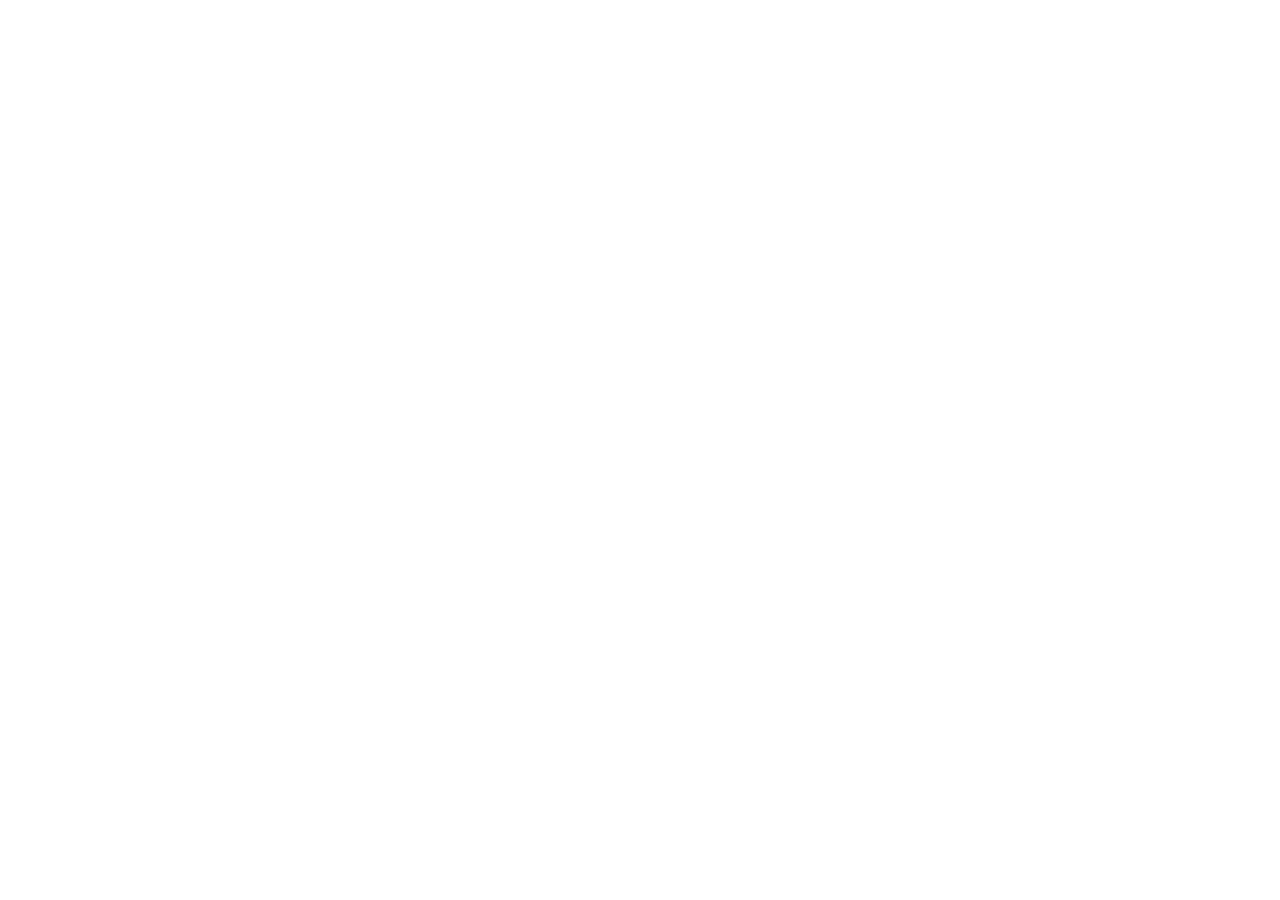
==== index.html @ 92341896 "index.htmlの作成" ====
<!DOCTYPE html>
<html lang="ja">
<head>
    <meta charset="UTF-8">
    <meta name="viewport" content="width=device-width, initial-scale=1.0">
    <title>Document</title>
</head>
<body>
    
</body>
</html>
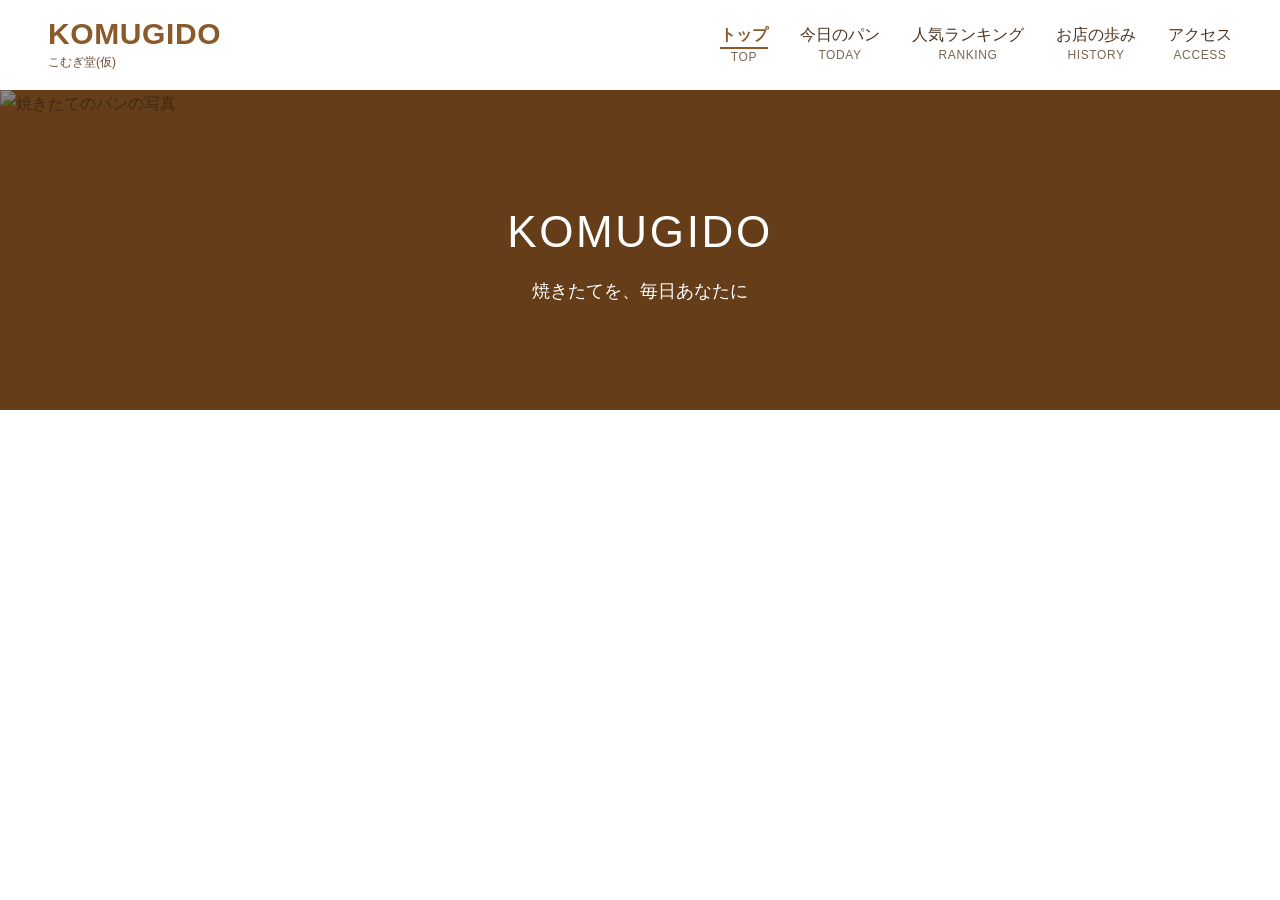
==== commit 240b610b: "トップページと共通cssの作成" ====
--- a/index.html
+++ b/index.html
@@ -4,8 +4,30 @@
     <meta charset="UTF-8">
     <meta name="viewport" content="width=device-width, initial-scale=1.0">
     <title>Document</title>
+    <link rel="stylesheet" href="style.css">
 </head>
 <body>
-    
+    <header class="site-header">
+  <a class="logo" href="index.html">
+    <span class="logo-name">KOMUGIDO</span>
+    <span class="logo-sub">こむぎ堂(仮)</span>
+  </a>
+  <nav class="site-nav">
+    <a class="current" href="index.html"><span>トップ</span><small>TOP</small></a>
+    <a href="today.html"><span>今日のパン</span><small>TODAY</small></a>
+    <a href="ranking.html"><span>人気ランキング</span><small>RANKING</small></a>
+    <a href="history.html"><span>お店の歩み</span><small>HISTORY</small></a>
+    <a href="access.html"><span>アクセス</span><small>ACCESS</small></a>
+  </nav>
+</header>
+
+  <!-- ② 大きな画像(h1 と p だけページごとに変える) -->
+  <section class="hero">
+    <img class="hero-image" src="https://www.nihon-kashi.ac.jp/wp/wp-content/uploads/2026/02/%E7%94%BB%E5%83%8F7.jpg" alt="焼きたてのパンの写真">
+    <div class="hero-title">
+      <h1>KOMUGIDO</h1>
+      <p>焼きたてを、毎日あなたに</p>
+    </div>
+  </section>
 </body>
 </html>
--- a/style.css
+++ b/style.css
@@ -0,0 +1,143 @@
+/* =====================================================
+   こむぎ堂(仮) 共通 style.css
+   ① ヘッダー と ② 大きな画像(全ページ共通)
+   共通の部分を変えるときは、先にチームへ声をかける
+   ===================================================== */
+
+
+/* ========== 全体 ========== */
+* {
+  box-sizing: border-box;
+}
+
+body {
+  margin: 0;
+  font-family: "Hiragino Sans", "Noto Sans JP", sans-serif;
+  font-size: 16px;
+  line-height: 1.8;
+  color: #4a3320;
+  background-color: #ffffff;
+}
+
+
+/* ========== ① ヘッダー ========== */
+.site-header {
+  display: flex;
+  justify-content: space-between;
+  align-items: center;
+  flex-wrap: wrap;
+  gap: 12px;
+  padding: 16px 48px;
+  background-color: #ffffff;
+}
+
+.logo {
+  display: block;
+  color: #8b5a2b;
+  text-decoration: none;
+}
+
+.logo-name {
+  display: block;
+  font-size: 30px;
+  font-weight: bold;
+  line-height: 1.2;
+  letter-spacing: 0.02em;
+}
+
+.logo-sub {
+  display: block;
+  font-size: 12px;
+  color: #6b4e33;
+}
+
+.site-nav {
+  display: flex;
+  flex-wrap: wrap;
+  gap: 8px 32px;
+}
+
+.site-nav a {
+  text-align: center;
+  text-decoration: none;
+  color: #4a3320;
+  line-height: 1.4;
+}
+
+.site-nav span {
+  display: inline-block;
+  font-size: 16px;
+}
+
+.site-nav small {
+  display: block;
+  font-size: 12px;
+  color: #7a6650;
+  letter-spacing: 0.05em;
+}
+
+.site-nav a.current span {
+  color: #8b5a2b;
+  font-weight: bold;
+  border-bottom: 2px solid #8b5a2b;
+}
+
+
+/* ========== ② 大きな画像 ========== */
+/* 写真は <img class="hero-image"> で入れる。
+   写真の上に暗い膜(::after)を重ねて、白い文字を読みやすくする */
+.hero {
+  position: relative;
+  height: 320px;
+  display: flex;
+  flex-direction: column;
+  overflow: hidden;
+  background-color: #9a5f26;
+}
+
+.hero-image {
+  position: absolute;
+  top: 0;
+  left: 0;
+  width: 100%;
+  height: 100%;
+  object-fit: cover;
+}
+
+.hero::after {
+  content: "";
+  position: absolute;
+  top: 0;
+  left: 0;
+  width: 100%;
+  height: 100%;
+  background-color: rgba(50, 28, 10, 0.5);
+  z-index: 1;
+}
+
+.hero-title {
+  position: relative;
+  z-index: 2;
+  flex: 1;
+  display: flex;
+  flex-direction: column;
+  align-items: center;
+  justify-content: center;
+  padding: 0 16px;
+  color: #ffffff;
+  text-align: center;
+}
+
+.hero-title h1 {
+  margin: 0;
+  font-size: 44px;
+  font-weight: normal;
+  letter-spacing: 0.06em;
+}
+
+.hero-title p {
+  margin: 4px 0 0;
+  font-size: 18px;
+}
+
+
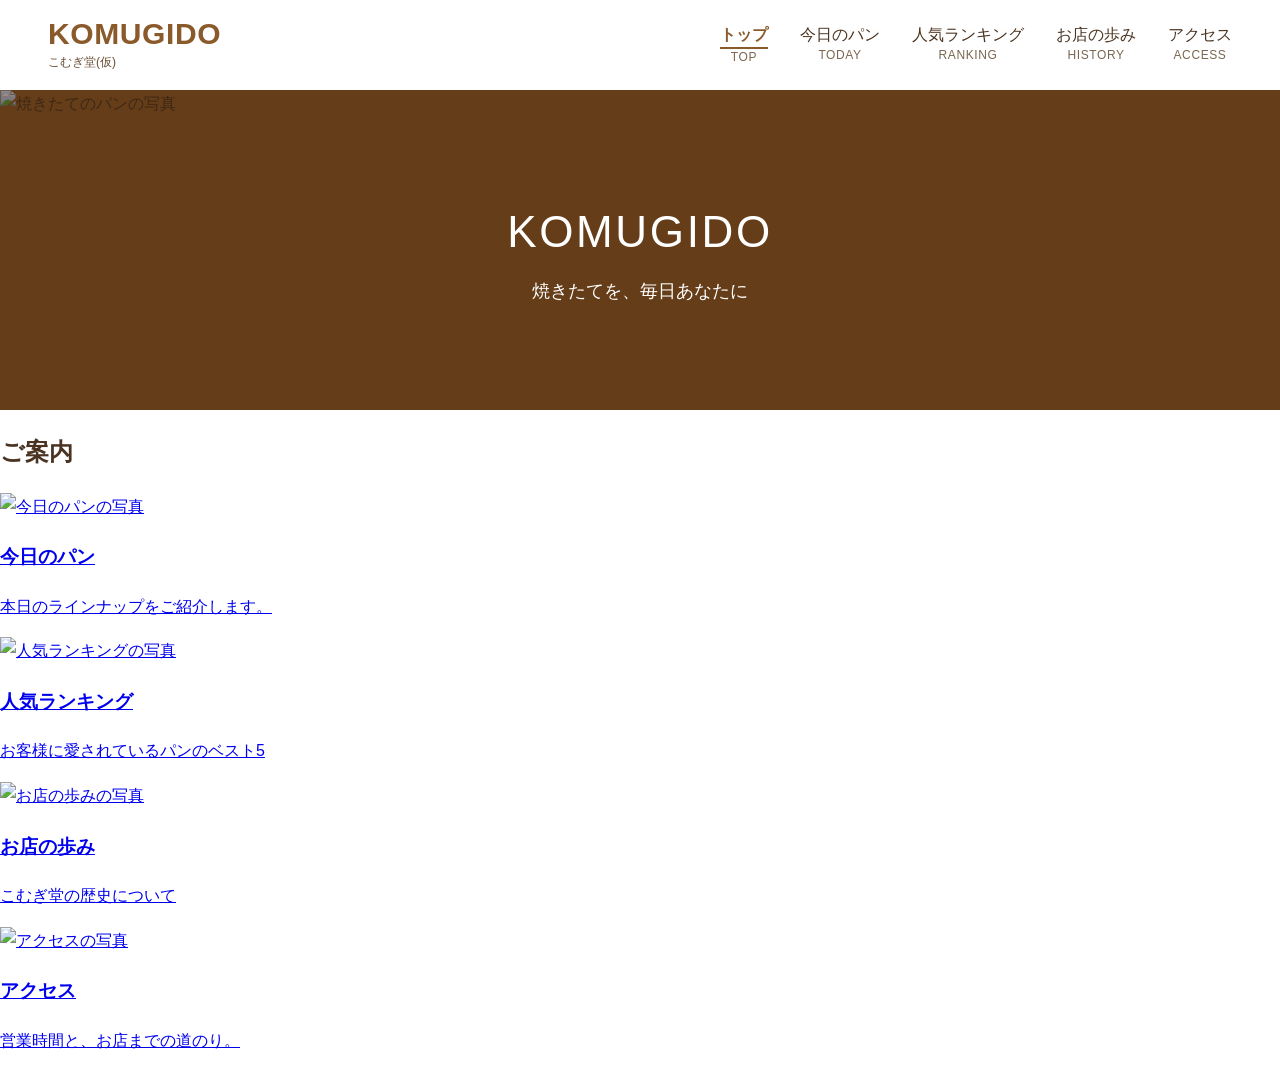
==== commit 1d571349: "README.mdの修正とindexの本文追加" ====
--- a/index.html
+++ b/index.html
@@ -29,5 +29,32 @@
       <p>焼きたてを、毎日あなたに</p>
     </div>
   </section>
+  <!-- ④ 本文 -->
+  <main>
+    <h2>ご案内</h2>
+    <div class="card-list">
+      <a class="card" href="today.html">
+        <img class="card-image" src="images/top-today.jpg" alt="今日のパンの写真">
+        <h3>今日のパン</h3>
+        <p>本日のラインナップをご紹介します。</p>
+      </a>
+      <a class="card" href="ranking.html">
+        <img class="card-image" src="images/top-ranking.jpg" alt="人気ランキングの写真">
+        <h3>人気ランキング</h3>
+        <p>お客様に愛されているパンのベスト5</p>
+      </a>
+      <a class="card" href="history.html">
+        <img class="card-image" src="images/top-history.jpg" alt="お店の歩みの写真">
+        <h3>お店の歩み</h3>
+        <p>こむぎ堂の歴史について</p>
+      </a>
+      <a class="card" href="access.html">
+        <img class="card-image" src="images/top-access.jpg" alt="アクセスの写真">
+        <h3>アクセス</h3>
+        <p>営業時間と、お店までの道のり。</p>
+      </a>
+    </div>
+  </main>
+
 </body>
 </html>
--- a/style.css
+++ b/style.css
@@ -140,4 +140,51 @@
   font-size: 18px;
 }
 
+/*access.html専用css*/
+/*アクセスメインコンテンツ*/
+.access-container {
+  max-width: 900px;
+  margin: 48px auto;
+  padding: 0 24px;
+}
 
+/*地図画像*/
+.map-wrapper {
+  width: 100%;
+  height: 320px;
+  border-radius: 8px;
+  overflow: hidden;
+  margin-bottom: 40px;
+}
+
+map-img {
+  width: 100%;
+  height: auto;
+  display: block;
+}
+
+.access-table {
+  width: 100%;
+  border-collapse: collapse;
+  border: 1px solid #e8dec9;
+}
+
+.access-table th,
+.access-table td {
+  padding: 16px 24px;
+  text-align: left;
+  font-size: 16px;
+  border-bottom: 1px solid #e8dec9;
+}
+
+.access-table th {
+  width: 25%;
+  background-color: #faf4eb;
+  color: #4a3320;
+  font-weight: bold;
+}
+
+.access-table td {
+  width: 75%;
+  color: #5c4533;
+}
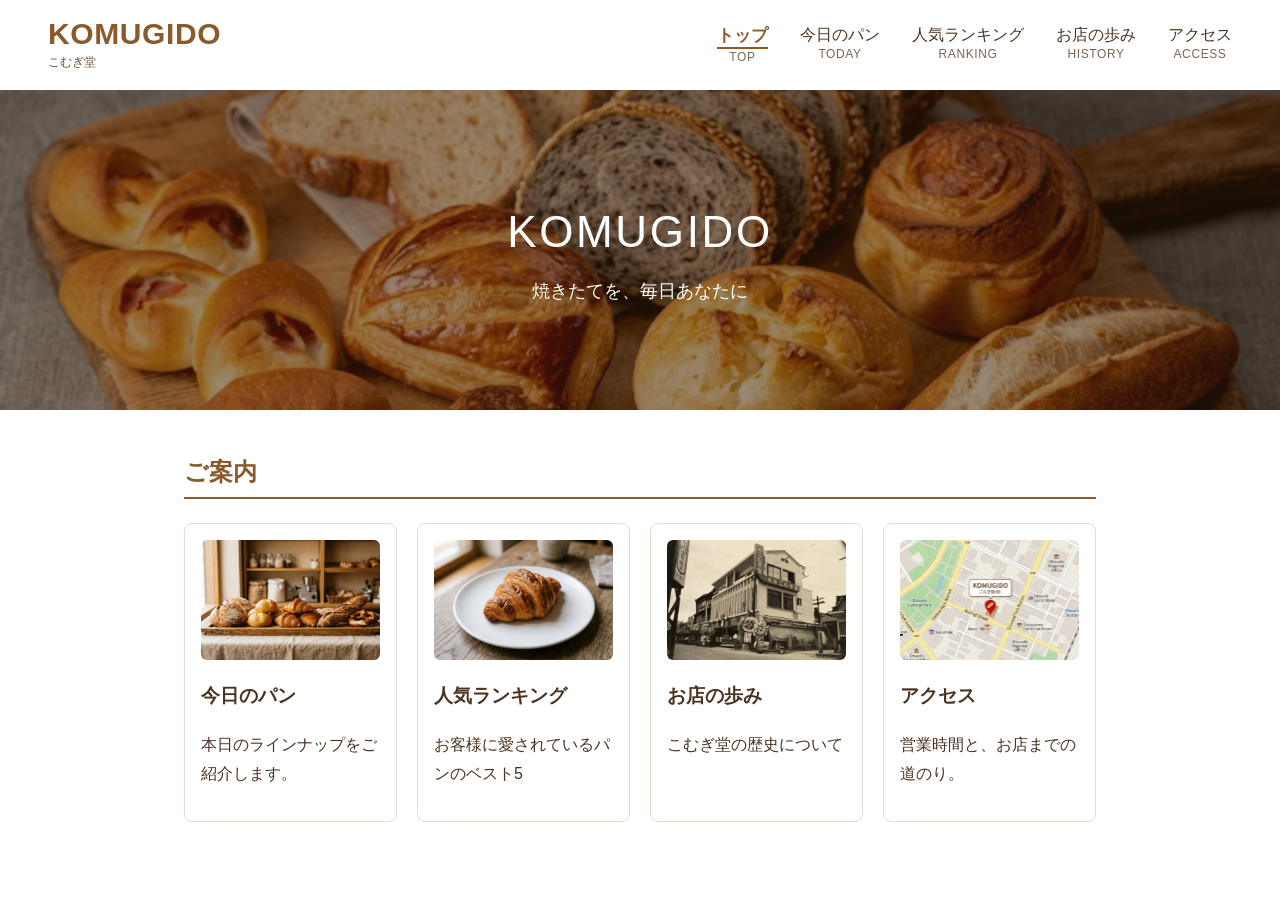
==== commit 8095d681: "index.html画像とcss追加" ====
--- a/index.html
+++ b/index.html
@@ -3,14 +3,14 @@
 <head>
     <meta charset="UTF-8">
     <meta name="viewport" content="width=device-width, initial-scale=1.0">
-    <title>Document</title>
+    <title>トップページ</title>
     <link rel="stylesheet" href="style.css">
 </head>
 <body>
     <header class="site-header">
   <a class="logo" href="index.html">
     <span class="logo-name">KOMUGIDO</span>
-    <span class="logo-sub">こむぎ堂(仮)</span>
+    <span class="logo-sub">こむぎ堂</span>
   </a>
   <nav class="site-nav">
     <a class="current" href="index.html"><span>トップ</span><small>TOP</small></a>
@@ -23,7 +23,7 @@
 
   <!-- ② 大きな画像(h1 と p だけページごとに変える) -->
   <section class="hero">
-    <img class="hero-image" src="https://www.nihon-kashi.ac.jp/wp/wp-content/uploads/2026/02/%E7%94%BB%E5%83%8F7.jpg" alt="焼きたてのパンの写真">
+    <img class="hero-image" src="img/image1.png" alt="焼きたてのパンの写真">
     <div class="hero-title">
       <h1>KOMUGIDO</h1>
       <p>焼きたてを、毎日あなたに</p>
@@ -34,22 +34,22 @@
     <h2>ご案内</h2>
     <div class="card-list">
       <a class="card" href="today.html">
-        <img class="card-image" src="images/top-today.jpg" alt="今日のパンの写真">
+        <img class="card-image" src="img/top-today.jpeg" alt="今日のパンの写真">
         <h3>今日のパン</h3>
         <p>本日のラインナップをご紹介します。</p>
       </a>
       <a class="card" href="ranking.html">
-        <img class="card-image" src="images/top-ranking.jpg" alt="人気ランキングの写真">
+        <img class="card-image" src="img/top-ranking.jpeg" alt="人気ランキングの写真">
         <h3>人気ランキング</h3>
         <p>お客様に愛されているパンのベスト5</p>
       </a>
       <a class="card" href="history.html">
-        <img class="card-image" src="images/top-history.jpg" alt="お店の歩みの写真">
+        <img class="card-image" src="img/top-history.jpeg" alt="お店の歩みの写真">
         <h3>お店の歩み</h3>
         <p>こむぎ堂の歴史について</p>
       </a>
       <a class="card" href="access.html">
-        <img class="card-image" src="images/top-access.jpg" alt="アクセスの写真">
+        <img class="card-image" src="img/map.jpeg" alt="アクセスの写真">
         <h3>アクセス</h3>
         <p>営業時間と、お店までの道のり。</p>
       </a>
--- a/style.css
+++ b/style.css
@@ -79,6 +79,7 @@
 .site-nav a.current span {
   color: #8b5a2b;
   font-weight: bold;
+  font-size: 17px;
   border-bottom: 2px solid #8b5a2b;
 }
 
@@ -187,4 +188,60 @@
 .access-table td {
   width: 75%;
   color: #5c4533;
-}+}
+
+
+
+
+
+
+
+
+
+
+
+
+
+
+
+/*index.htmlのcss*/
+
+main {
+  max-width: 960px;
+  margin: 0 auto;
+  padding: 40px 24px;
+}
+
+main h2 {
+  margin: 0 0 24px;
+  padding-bottom: 4px;
+  color: #8b5a2b;
+  border-bottom: 2px solid #8b5a2b;
+}
+
+.card-list {
+  display: grid;
+  grid-template-columns: repeat(auto-fit, minmax(200px, 1fr));
+  gap: 20px;
+}
+
+.card {
+  display: block;
+  padding: 16px;
+  background-color: #ffffff;
+  border: 1px solid #e6dccd;
+  border-radius: 8px;
+  color: inherit;
+  text-decoration: none;
+}
+
+.card-image {
+  display: block;
+  width: 100%;
+  height: 120px;
+  margin-bottom: 12px;
+  object-fit: cover;
+  background-color: #f3e6d0;
+  border-radius: 6px;
+}
+
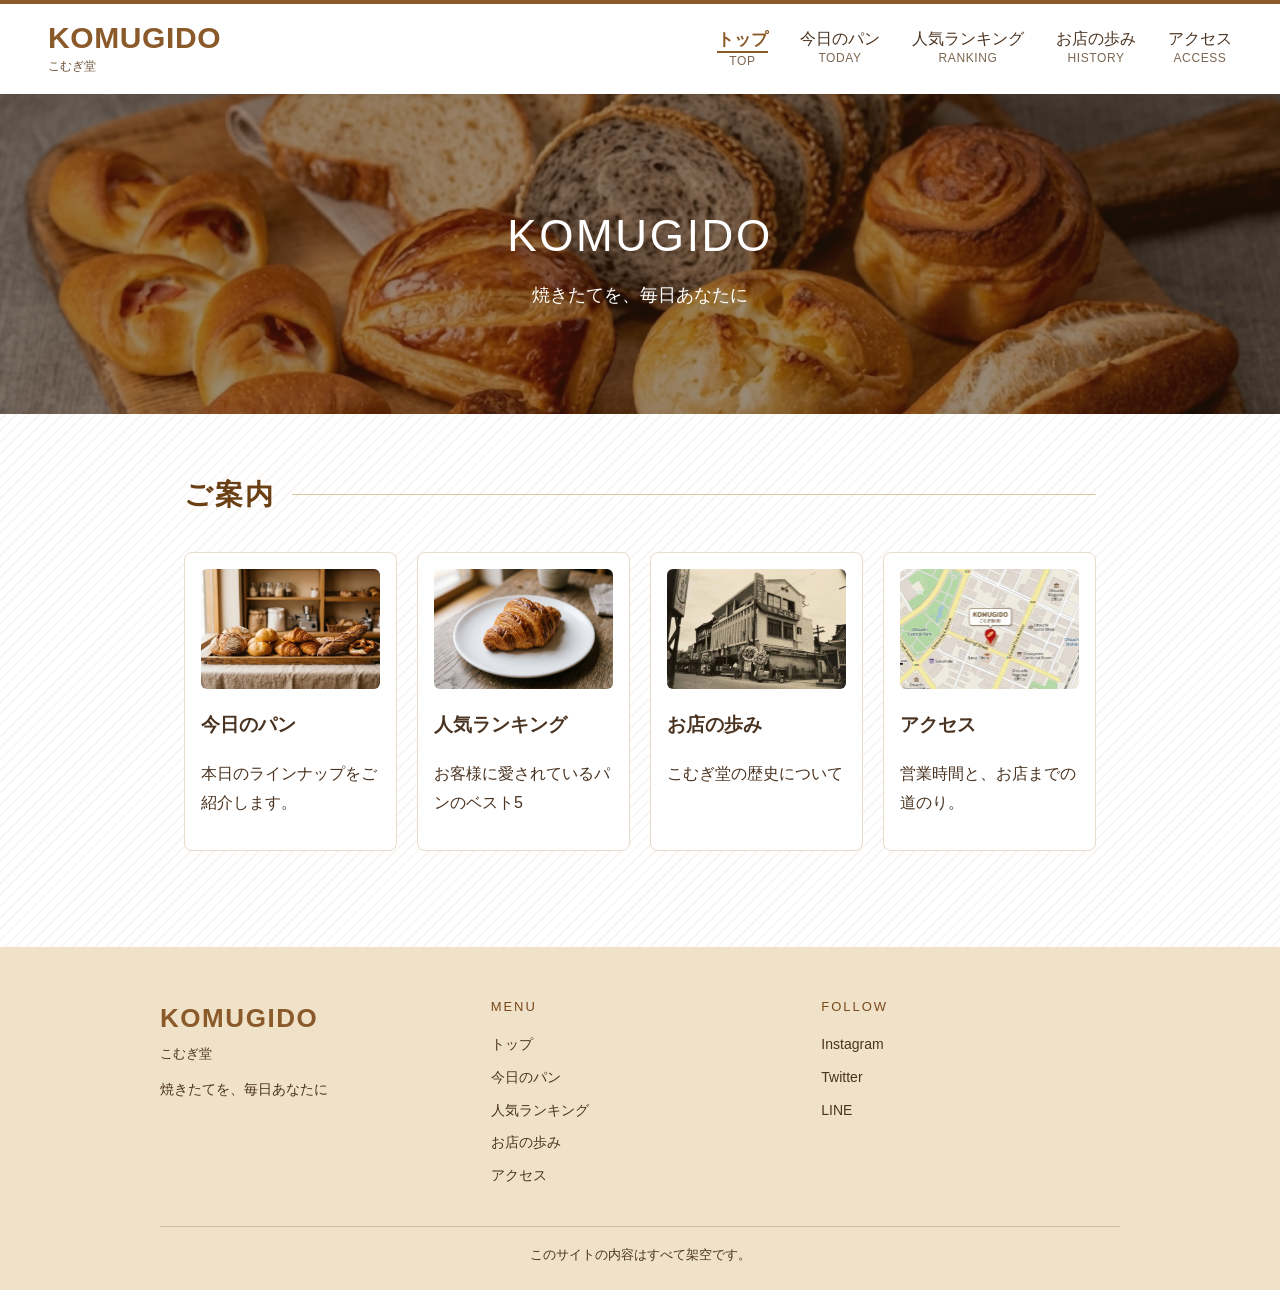
==== commit dfe833d4: "footerとbodyの修正" ====
--- a/index.html
+++ b/index.html
@@ -56,5 +56,34 @@
     </div>
   </main>
 
+  <footer class="site-footer">
+    <div class="footer-inner">
+      <div class="footer-brand">
+        <p class="footer-logo">KOMUGIDO</p>
+        <p class="footer-sub">こむぎ堂</p>
+        <p class="footer-text">焼きたてを、毎日あなたに</p>
+      </div>
+      <nav class="footer-nav">
+        <h3>MENU</h3>
+        <ul>
+          <li><a href="index.html">トップ</a></li>
+          <li><a href="today.html">今日のパン</a></li>
+          <li><a href="ranking.html">人気ランキング</a></li>
+          <li><a href="history.html">お店の歩み</a></li>
+          <li><a href="access.html">アクセス</a></li>
+        </ul>
+      </nav>
+      <nav class="footer-nav">
+        <h3>FOLLOW</h3>
+        <ul>
+        <li><a href="#">Instagram</a></li>
+        <li><a href="#">Twitter</a></li>
+        <li><a href="#">LINE</a></li>
+        </ul>
+      </nav>
+    </div>
+    <p class="footer-note">このサイトの内容はすべて架空です。</p>
+  </footer>
+
 </body>
 </html>
--- a/style.css
+++ b/style.css
@@ -17,11 +17,22 @@
   line-height: 1.8;
   color: #4a3320;
   background-color: #ffffff;
+    background-image: repeating-linear-gradient(
+    135deg,
+    rgba(139, 90, 43, 0.06) 0,
+    rgba(139, 90, 43, 0.06) 2px,
+    transparent 2px,
+    transparent 8px
+  );
+
+  
 }
 
 
 /* ========== ① ヘッダー ========== */
 .site-header {
+  position: relative;
+  z-index: 10;
   display: flex;
   justify-content: space-between;
   align-items: center;
@@ -29,6 +40,8 @@
   gap: 12px;
   padding: 16px 48px;
   background-color: #ffffff;
+  border-top: 4px solid #8b5a2b;
+  box-shadow: 0 2px 8px rgba(74, 51, 32, 0.1);
 }
 
 .logo {
@@ -158,12 +171,15 @@
   margin-bottom: 40px;
 }
 
-map-img {
-  width: 100%;
-  height: auto;
-  display: block;
-}
-
+.map-img {
+  width: 100%;
+  height: 100%;
+  object-fit: cover;
+  object-position: 51% 45%;
+  display: block;
+}
+
+/*店舗情報*/
 .access-table {
   width: 100%;
   border-collapse: collapse;
@@ -191,6 +207,79 @@
 }
 
 
+/* ========== ⑤ フッター ========== */
+.site-footer {
+  margin-top: 40px;
+  padding: 48px 24px 24px;
+  background-color: #f0e2c8;
+  color: #4a3320;
+}
+
+.footer-inner {
+  max-width: 960px;
+  margin: 0 auto;
+  display: grid;
+  grid-template-columns: repeat(auto-fit, minmax(200px, 1fr));
+  gap: 32px;
+}
+
+.footer-logo {
+  margin: 0;
+  font-size: 26px;
+  font-weight: bold;
+  letter-spacing: 0.06em;
+  color: #8b5a2b;
+}
+
+.footer-sub {
+  margin: 0 0 12px;
+  font-size: 13px;
+}
+
+.footer-text {
+  margin: 0;
+  font-size: 14px;
+}
+
+.site-footer h3 {
+  margin: 0 0 12px;
+  font-size: 13px;
+  font-weight: normal;
+  letter-spacing: 0.15em;
+  color: #7a4a1c;
+}
+
+.footer-nav ul {
+  margin: 0;
+  padding: 0;
+  list-style: none;
+}
+
+.footer-nav li {
+  margin-bottom: 4px;
+}
+
+.footer-nav a {
+  color: #4a3320;
+  text-decoration: none;
+  font-size: 14px;
+}
+
+.footer-nav a:hover {
+  color: #8b5a2b;
+  text-decoration: underline;
+}
+
+.footer-note {
+  max-width: 960px;
+  margin: 32px auto 0;
+  padding-top: 16px;
+  border-top: 1px solid rgba(74, 51, 32, 0.2);
+  text-align: center;
+  font-size: 13px;
+}
+
+
 
 
 
@@ -209,14 +298,25 @@
 main {
   max-width: 960px;
   margin: 0 auto;
-  padding: 40px 24px;
+  padding: 56px 24px;
 }
 
 main h2 {
-  margin: 0 0 24px;
-  padding-bottom: 4px;
-  color: #8b5a2b;
-  border-bottom: 2px solid #8b5a2b;
+  display: flex;
+  align-items: center;
+  gap: 16px;
+  margin: 0 0 32px;
+  color: #6b3f14;
+  font-size: 28px;
+  letter-spacing: 0.08em;
+
+}
+
+main h2::after {
+  content: "";
+  flex: 1;
+  height: 1px;
+  background-color: #d9c4a3;
 }
 
 .card-list {
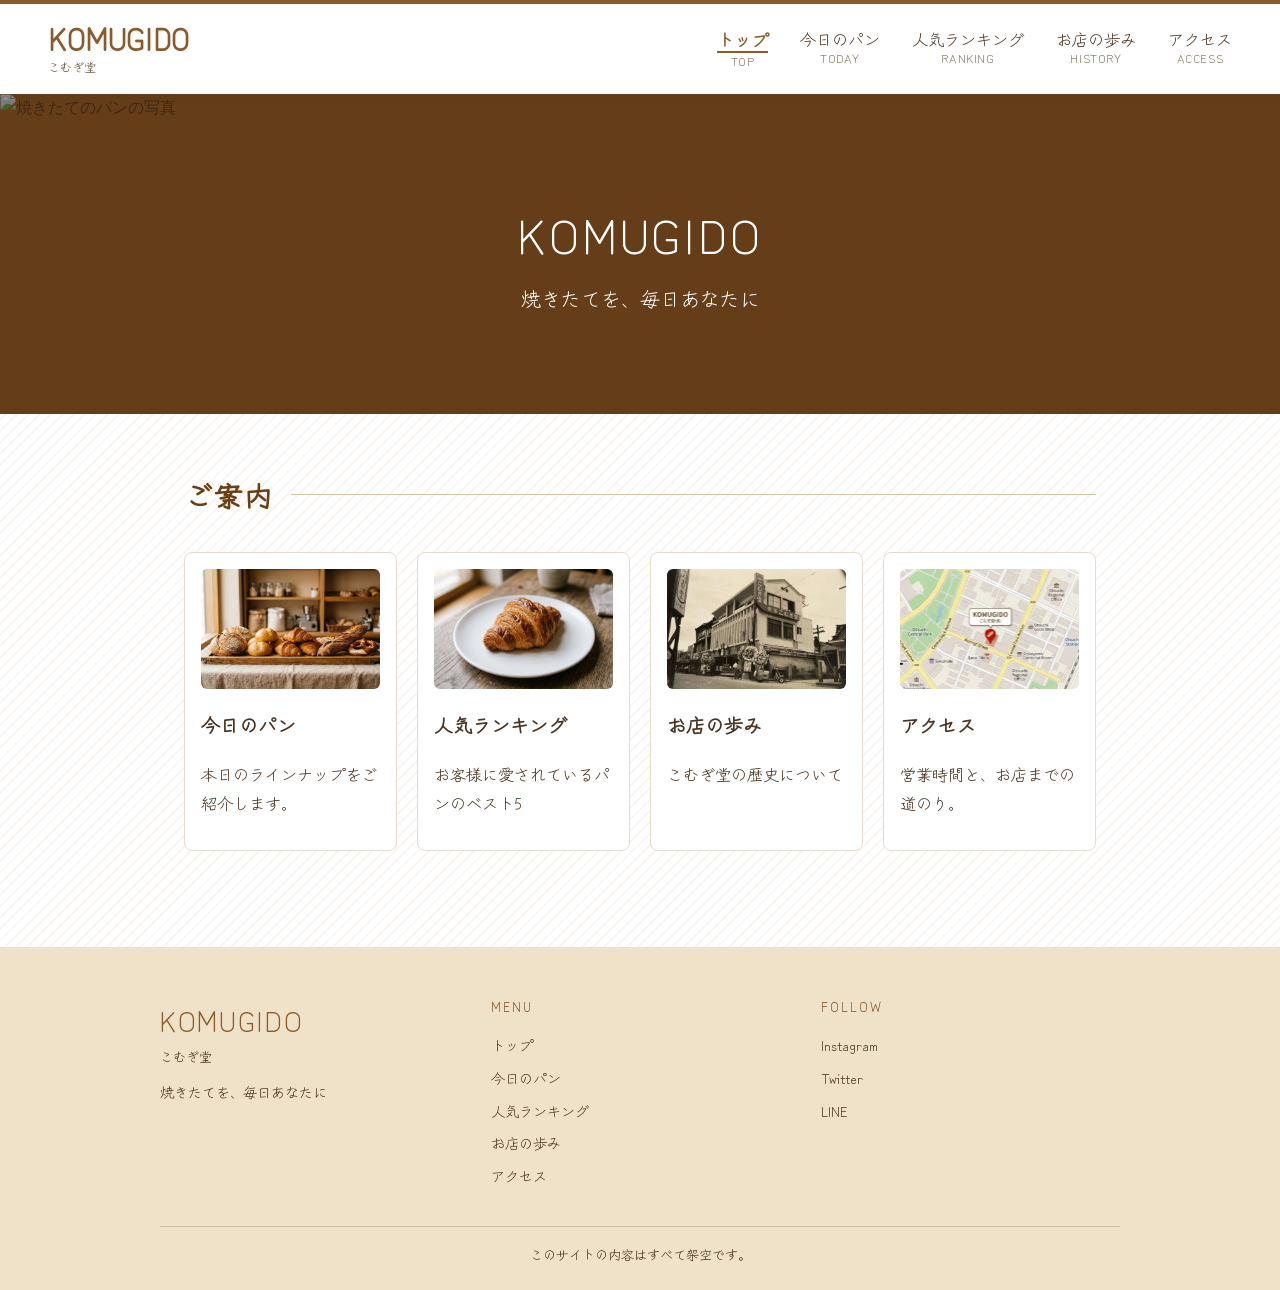
==== commit 725505b6: "画像修正" ====
--- a/index.html
+++ b/index.html
@@ -23,7 +23,7 @@
 
   <!-- ② 大きな画像(h1 と p だけページごとに変える) -->
   <section class="hero">
-    <img class="hero-image" src="img/image1.png" alt="焼きたてのパンの写真">
+    <img class="hero-image" src="https://www.nihon-kashi.ac.jp/wp/wp-content/uploads/2026/02/%E7%94%BB%E5%83%8F7.jpg" alt="焼きたてのパンの写真">
     <div class="hero-title">
       <h1>KOMUGIDO</h1>
       <p>焼きたてを、毎日あなたに</p>
--- a/style.css
+++ b/style.css
@@ -3,7 +3,7 @@
    ① ヘッダー と ② 大きな画像(全ページ共通)
    共通の部分を変えるときは、先にチームへ声をかける
    ===================================================== */
-
+@import url("https://fonts.googleapis.com/css2?family=Zen+Kurenaido&display=swap");
 
 /* ========== 全体 ========== */
 * {
@@ -12,7 +12,7 @@
 
 body {
   margin: 0;
-  font-family: "Hiragino Sans", "Noto Sans JP", sans-serif;
+  font-family: "Zen Maru Gothic", "Hiragino Sans", "Noto Sans JP", sans-serif;
   font-size: 16px;
   line-height: 1.8;
   color: #4a3320;
@@ -24,15 +24,14 @@
     transparent 2px,
     transparent 8px
   );
-
-  
 }
 
 
 /* ========== ① ヘッダー ========== */
 .site-header {
-  position: relative;
-  z-index: 10;
+  position: sticky;
+  top: 0;
+  z-index: 100;
   display: flex;
   justify-content: space-between;
   align-items: center;
@@ -42,6 +41,7 @@
   background-color: #ffffff;
   border-top: 4px solid #8b5a2b;
   box-shadow: 0 2px 8px rgba(74, 51, 32, 0.1);
+  font-family: "Zen Kurenaido", "Hiragino Sans", "Noto Sans JP", sans-serif;
 }
 
 .logo {
@@ -144,14 +144,16 @@
 
 .hero-title h1 {
   margin: 0;
-  font-size: 44px;
+  font-family: "Zen Kurenaido", "Hiragino Sans", "Noto Sans JP", sans-serif;
+  font-size: 48px;
   font-weight: normal;
   letter-spacing: 0.06em;
 }
 
 .hero-title p {
   margin: 4px 0 0;
-  font-size: 18px;
+  font-family: "Zen Kurenaido", "Hiragino Sans", "Noto Sans JP", sans-serif;
+  font-size: 20px;
 }
 
 /*access.html専用css*/
@@ -213,6 +215,7 @@
   padding: 48px 24px 24px;
   background-color: #f0e2c8;
   color: #4a3320;
+  font-family: "Zen Kurenaido", "Hiragino Sans", "Noto Sans JP", sans-serif;
 }
 
 .footer-inner {
@@ -225,8 +228,8 @@
 
 .footer-logo {
   margin: 0;
-  font-size: 26px;
-  font-weight: bold;
+  font-size: 28px;
+  font-weight: normal;
   letter-spacing: 0.06em;
   color: #8b5a2b;
 }
@@ -299,6 +302,7 @@
   max-width: 960px;
   margin: 0 auto;
   padding: 56px 24px;
+  font-family: "Zen Kurenaido", "Hiragino Sans", "Noto Sans JP", sans-serif;
 }
 
 main h2 {
@@ -309,7 +313,7 @@
   color: #6b3f14;
   font-size: 28px;
   letter-spacing: 0.08em;
-
+  
 }
 
 main h2::after {
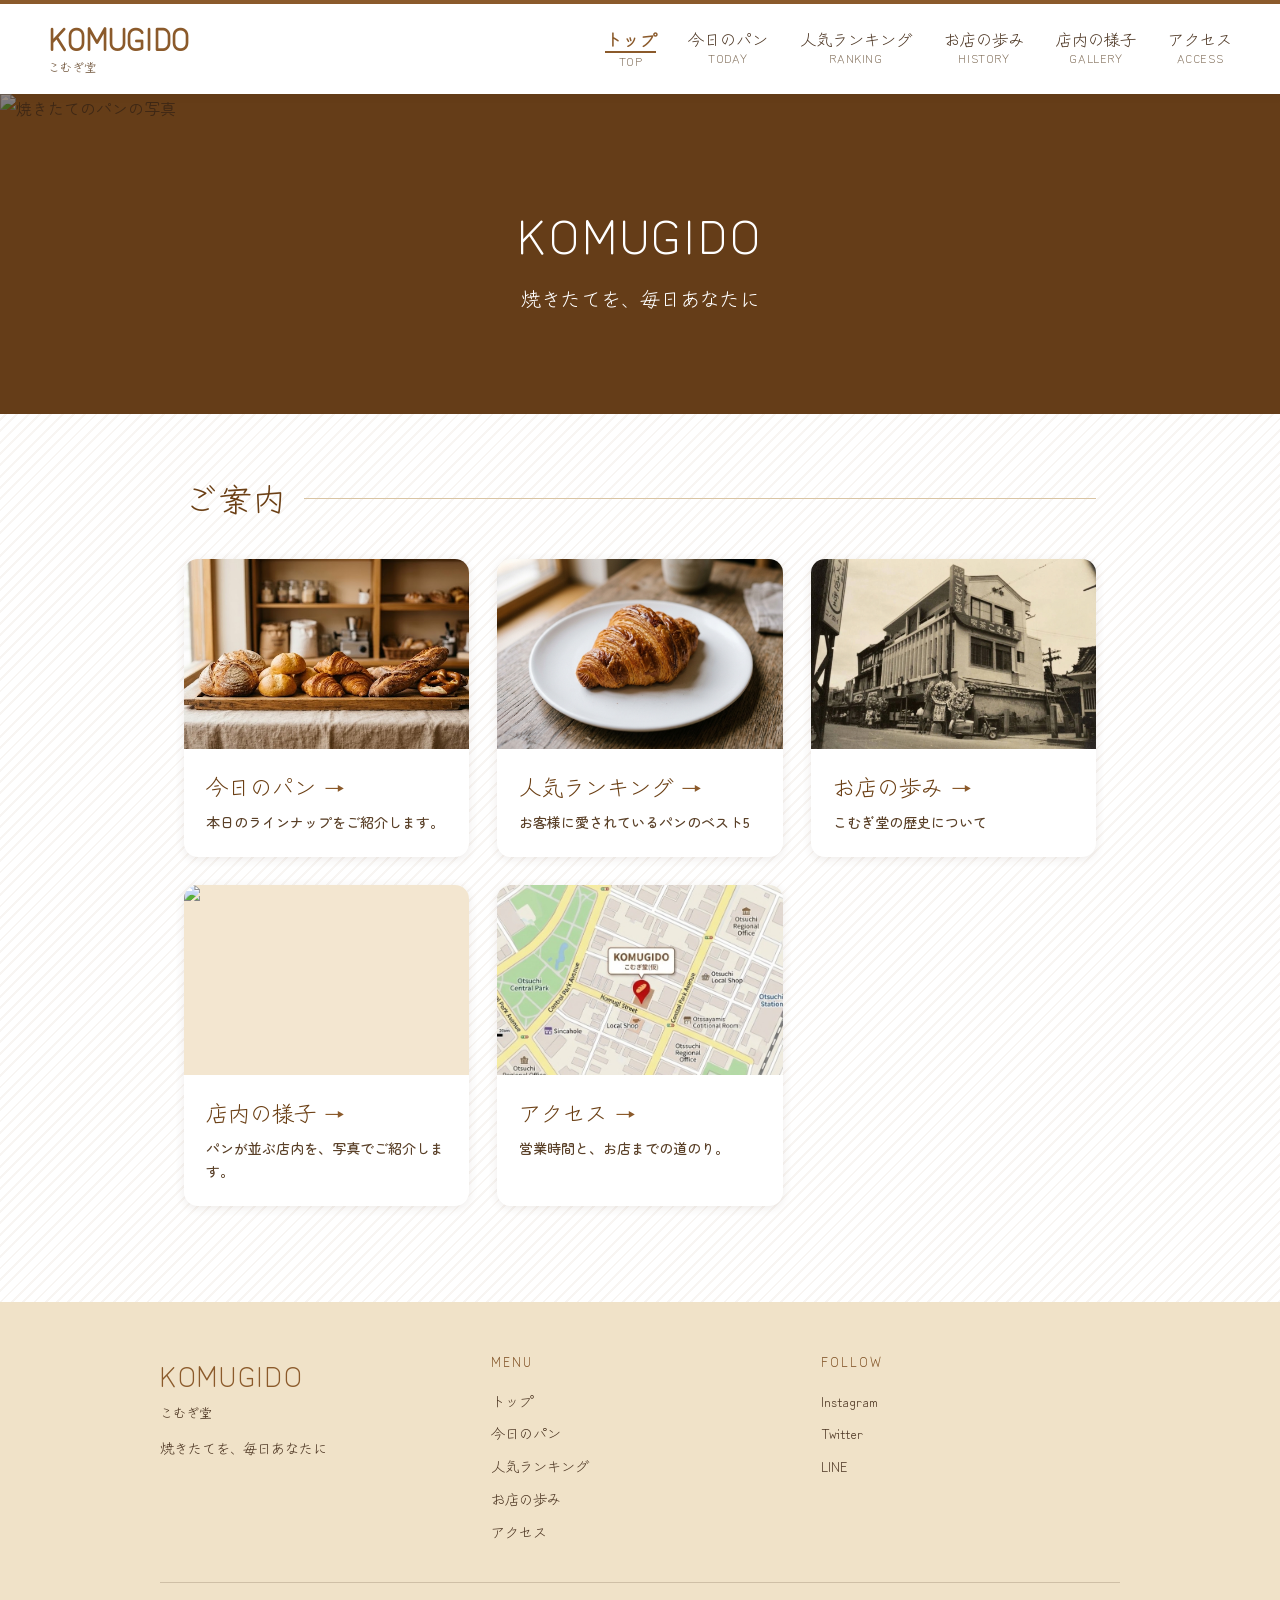
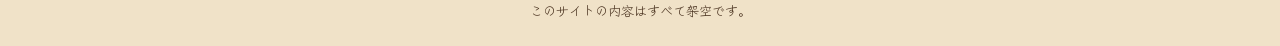
==== commit 28a2e414: "全ページ細かい修正" ====
--- a/index.html
+++ b/index.html
@@ -1,34 +1,39 @@
 <!DOCTYPE html>
 <html lang="ja">
+
 <head>
-    <meta charset="UTF-8">
-    <meta name="viewport" content="width=device-width, initial-scale=1.0">
-    <title>トップページ</title>
-    <link rel="stylesheet" href="style.css">
+  <meta charset="UTF-8">
+  <meta name="viewport" content="width=device-width, initial-scale=1.0">
+  <title>トップページ</title>
+  <link rel="stylesheet" href="style.css">
 </head>
+
 <body>
-    <header class="site-header">
-  <a class="logo" href="index.html">
-    <span class="logo-name">KOMUGIDO</span>
-    <span class="logo-sub">こむぎ堂</span>
-  </a>
-  <nav class="site-nav">
-    <a class="current" href="index.html"><span>トップ</span><small>TOP</small></a>
-    <a href="today.html"><span>今日のパン</span><small>TODAY</small></a>
-    <a href="ranking.html"><span>人気ランキング</span><small>RANKING</small></a>
-    <a href="history.html"><span>お店の歩み</span><small>HISTORY</small></a>
-    <a href="access.html"><span>アクセス</span><small>ACCESS</small></a>
-  </nav>
-</header>
+  <header class="site-header">
+    <a class="logo" href="index.html">
+      <span class="logo-name">KOMUGIDO</span>
+      <span class="logo-sub">こむぎ堂</span>
+    </a>
+    <nav class="site-nav">
+      <a class="current" href="index.html"><span>トップ</span><small>TOP</small></a>
+      <a href="today.html"><span>今日のパン</span><small>TODAY</small></a>
+      <a href="ranking.html"><span>人気ランキング</span><small>RANKING</small></a>
+      <a href="history.html"><span>お店の歩み</span><small>HISTORY</small></a>
+      <a href="gallery.html"><span>店内の様子</span><small>GALLERY</small></a>
+      <a href="access.html"><span>アクセス</span><small>ACCESS</small></a>
+    </nav>
+  </header>
 
   <!-- ② 大きな画像(h1 と p だけページごとに変える) -->
   <section class="hero">
-    <img class="hero-image" src="https://www.nihon-kashi.ac.jp/wp/wp-content/uploads/2026/02/%E7%94%BB%E5%83%8F7.jpg" alt="焼きたてのパンの写真">
+    <img class="hero-image" src="https://www.nihon-kashi.ac.jp/wp/wp-content/uploads/2026/02/%E7%94%BB%E5%83%8F7.jpg"
+      alt="焼きたてのパンの写真">
     <div class="hero-title">
       <h1>KOMUGIDO</h1>
       <p>焼きたてを、毎日あなたに</p>
     </div>
   </section>
+  <!-- ④ 本文 -->
   <!-- ④ 本文 -->
   <main>
     <h2>ご案内</h2>
@@ -47,6 +52,11 @@
         <img class="card-image" src="img/top-history.jpeg" alt="お店の歩みの写真">
         <h3>お店の歩み</h3>
         <p>こむぎ堂の歴史について</p>
+      </a>
+      <a class="card" href="gallery.html">
+        <img class="card-image" src="img/gallery-counter.jpg" alt="店内の様子の写真">
+        <h3>店内の様子</h3>
+        <p>パンが並ぶ店内を、写真でご紹介します。</p>
       </a>
       <a class="card" href="access.html">
         <img class="card-image" src="img/map.jpeg" alt="アクセスの写真">
@@ -76,9 +86,9 @@
       <nav class="footer-nav">
         <h3>FOLLOW</h3>
         <ul>
-        <li><a href="#">Instagram</a></li>
-        <li><a href="#">Twitter</a></li>
-        <li><a href="#">LINE</a></li>
+          <li><a href="#">Instagram</a></li>
+          <li><a href="#">Twitter</a></li>
+          <li><a href="#">LINE</a></li>
         </ul>
       </nav>
     </div>
@@ -86,4 +96,5 @@
   </footer>
 
 </body>
+
 </html>
--- a/style.css
+++ b/style.css
@@ -1,9 +1,9 @@
 /* =====================================================
    こむぎ堂(仮) 共通 style.css
-   ① ヘッダー と ② 大きな画像(全ページ共通)
    共通の部分を変えるときは、先にチームへ声をかける
    ===================================================== */
-@import url("https://fonts.googleapis.com/css2?family=Zen+Kurenaido&display=swap");
+@import url("https://fonts.googleapis.com/css2?family=Zen+Kurenaido&family=Zen+Maru+Gothic:wght@400;500;700&display=swap");
+
 
 /* ========== 全体 ========== */
 * {
@@ -17,7 +17,7 @@
   line-height: 1.8;
   color: #4a3320;
   background-color: #ffffff;
-    background-image: repeating-linear-gradient(
+  background-image: repeating-linear-gradient(
     135deg,
     rgba(139, 90, 43, 0.06) 0,
     rgba(139, 90, 43, 0.06) 2px,
@@ -156,15 +156,110 @@
   font-size: 20px;
 }
 
-/*access.html専用css*/
-/*アクセスメインコンテンツ*/
+
+/* ========== ④ 本文(index.html のカードなど) ========== */
+main {
+  max-width: 960px;
+  margin: 0 auto;
+  padding: 56px 24px;
+  font-family: "Zen Maru Gothic", "Hiragino Sans", "Noto Sans JP", sans-serif;
+}
+
+main h2 {
+  display: flex;
+  align-items: center;
+  gap: 16px;
+  margin: 0 0 32px;
+  color: #6b3f14;
+  font-family: "Zen Kurenaido", "Hiragino Sans", "Noto Sans JP", sans-serif;
+  font-size: 32px;
+  font-weight: normal;
+  letter-spacing: 0.08em;
+}
+
+main h2::after {
+  content: "";
+  flex: 1;
+  height: 1px;
+  background-color: #d9c4a3;
+}
+
+.card-list {
+  display: grid;
+  grid-template-columns: repeat(3, 1fr);
+  gap: 28px;
+}
+
+.card {
+  display: block;
+  overflow: hidden;
+  background-color: #ffffff;
+  border-radius: 14px;
+  box-shadow: 0 2px 10px rgba(74, 51, 32, 0.1);
+  color: inherit;
+  text-decoration: none;
+  transition: transform 0.25s, box-shadow 0.25s;
+}
+
+.card:hover {
+  transform: translateY(-6px);
+  box-shadow: 0 12px 24px rgba(74, 51, 32, 0.18);
+}
+
+.card-image {
+  display: block;
+  width: 100%;
+  aspect-ratio: 3 / 2;
+  margin: 0;
+  object-fit: cover;
+  background-color: #f3e6d0;
+  color: transparent;
+  transition: transform 0.4s;
+}
+
+.card:hover .card-image {
+  transform: scale(1.06);
+}
+
+.card h3 {
+  margin: 18px 22px 4px;
+  color: #6b3f14;
+  font-family: "Zen Kurenaido", "Hiragino Sans", "Noto Sans JP", sans-serif;
+  font-size: 22px;
+  font-weight: normal;
+}
+
+.card h3::after {
+  content: "→";
+  display: inline-block;
+  margin-left: 8px;
+  color: #8b5a2b;
+  transition: transform 0.25s;
+}
+
+.card:hover h3::after {
+  transform: translateX(6px);
+}
+
+.card p {
+  margin: 0 22px 22px;
+  color: #5a4028;
+  font-family: "Zen Maru Gothic", "Hiragino Sans", "Noto Sans JP", sans-serif;
+  font-size: 14px;
+  font-weight: 500;
+  line-height: 1.7;
+}
+
+
+/* ========== アクセス(access.html)専用 ========== */
+/* アクセスのメインコンテンツ */
 .access-container {
   max-width: 900px;
   margin: 48px auto;
   padding: 0 24px;
 }
 
-/*地図画像*/
+/* 地図画像 */
 .map-wrapper {
   width: 100%;
   height: 320px;
@@ -181,7 +276,7 @@
   display: block;
 }
 
-/*店舗情報*/
+/* 店舗情報 */
 .access-table {
   width: 100%;
   border-collapse: collapse;
@@ -283,69 +378,35 @@
 }
 
 
-
-
-
-
-
-
-
-
-
-
-
-
-
-/*index.htmlのcss*/
-
-main {
-  max-width: 960px;
-  margin: 0 auto;
-  padding: 56px 24px;
-  font-family: "Zen Kurenaido", "Hiragino Sans", "Noto Sans JP", sans-serif;
-}
-
-main h2 {
-  display: flex;
-  align-items: center;
-  gap: 16px;
-  margin: 0 0 32px;
-  color: #6b3f14;
-  font-size: 28px;
-  letter-spacing: 0.08em;
-  
-}
-
-main h2::after {
-  content: "";
-  flex: 1;
-  height: 1px;
-  background-color: #d9c4a3;
-}
-
-.card-list {
-  display: grid;
-  grid-template-columns: repeat(auto-fit, minmax(200px, 1fr));
-  gap: 20px;
-}
-
-.card {
-  display: block;
-  padding: 16px;
-  background-color: #ffffff;
-  border: 1px solid #e6dccd;
-  border-radius: 8px;
-  color: inherit;
-  text-decoration: none;
-}
-
-.card-image {
-  display: block;
-  width: 100%;
-  height: 120px;
-  margin-bottom: 12px;
-  object-fit: cover;
-  background-color: #f3e6d0;
-  border-radius: 6px;
-}
-
+/* ========== スマホ用 ========== */
+@media (max-width: 800px) {
+  .card-list {
+    grid-template-columns: repeat(2, 1fr);
+  }
+}
+
+@media (max-width: 600px) {
+  .site-header {
+    padding: 16px;
+  }
+
+  .hero-title h1 {
+    font-size: 32px;
+  }
+}
+
+@media (max-width: 520px) {
+  .card-list {
+    grid-template-columns: 1fr;
+  }
+}
+
+
+/* ========== 動きを減らす設定の人用 ========== */
+@media (prefers-reduced-motion: reduce) {
+  .card,
+  .card-image,
+  .card h3::after {
+    transition: none;
+  }
+}
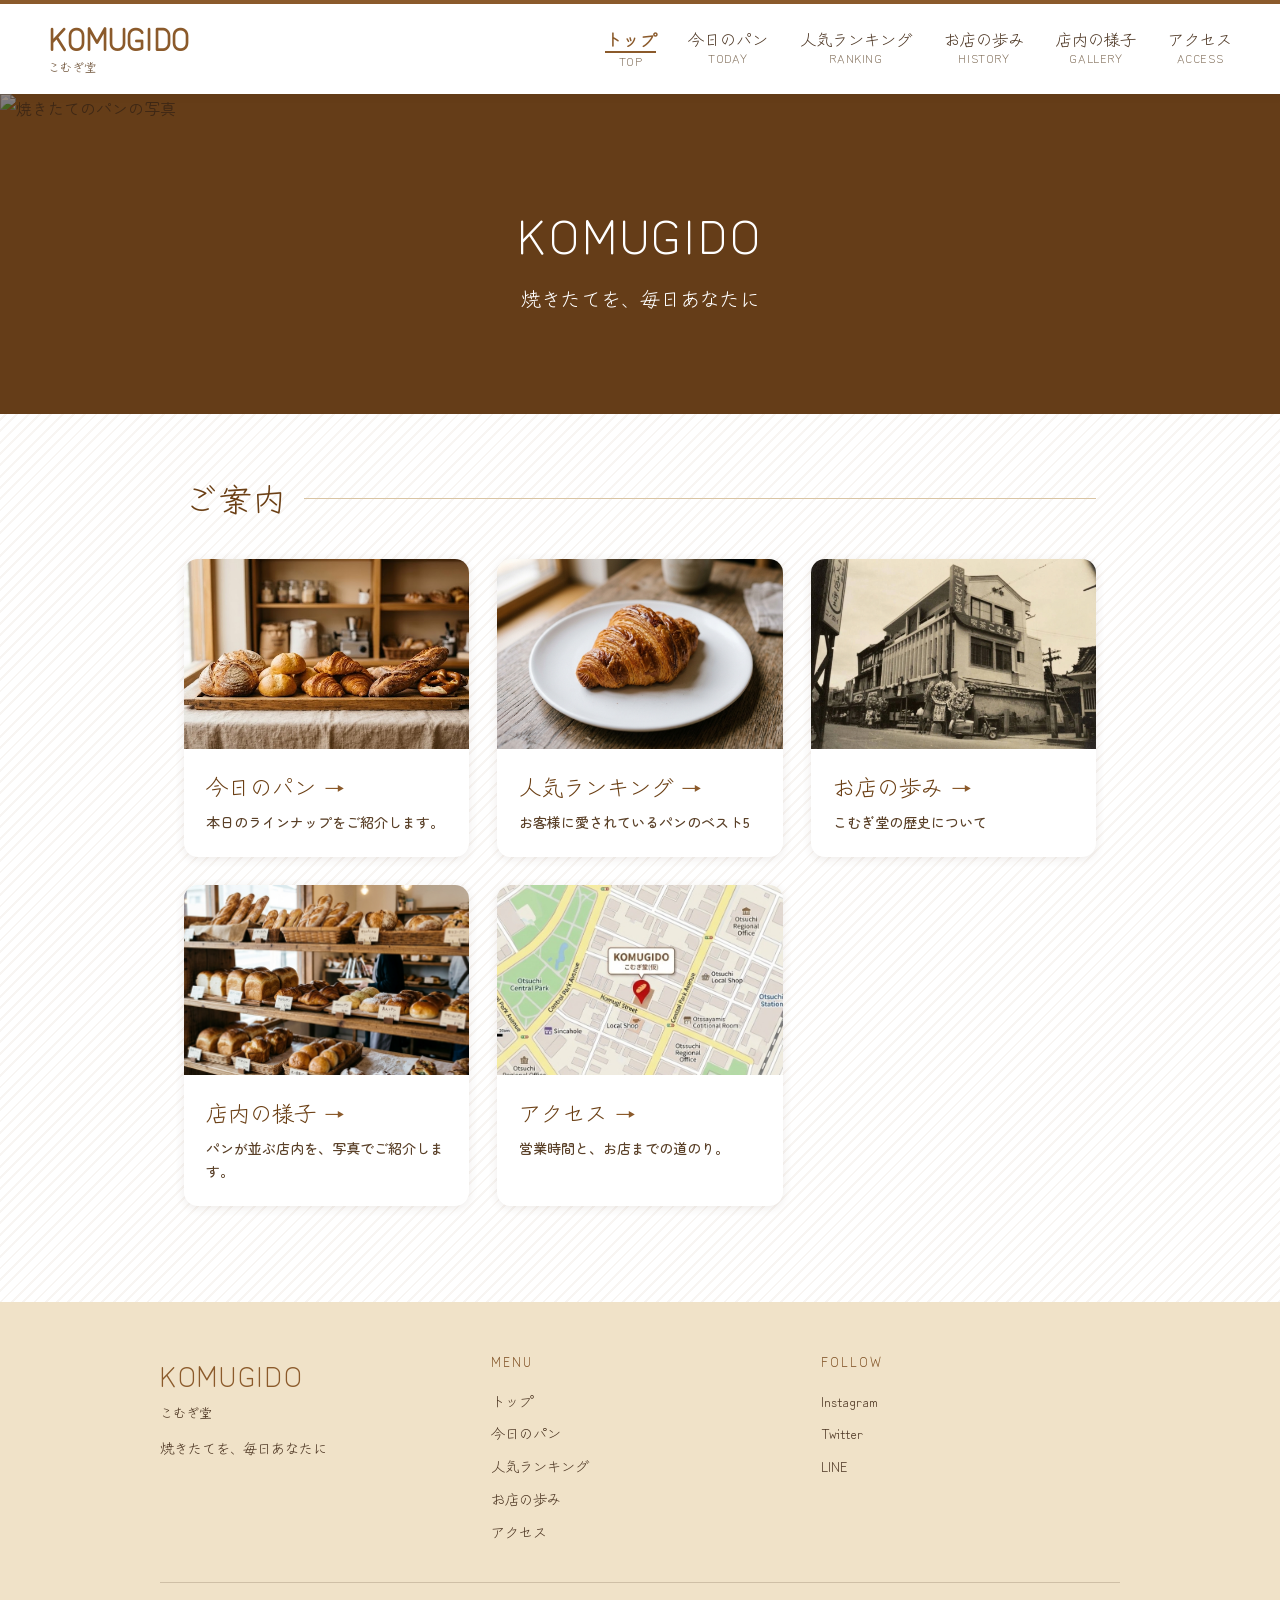
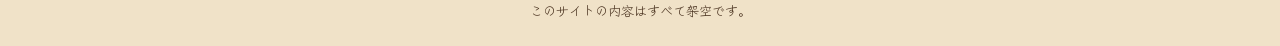
==== commit 8e752db1: "画像の挿入" ====
--- a/index.html
+++ b/index.html
@@ -54,7 +54,7 @@
         <p>こむぎ堂の歴史について</p>
       </a>
       <a class="card" href="gallery.html">
-        <img class="card-image" src="img/gallery-counter.jpg" alt="店内の様子の写真">
+        <img class="card-image" src="img/tana.jpg" alt="店内の様子の写真">
         <h3>店内の様子</h3>
         <p>パンが並ぶ店内を、写真でご紹介します。</p>
       </a>
--- a/style.css
+++ b/style.css
@@ -409,4 +409,38 @@
   .card h3::after {
     transition: none;
   }
+}
+
+/* ========== 店内の様子(gallery.html)専用 ========== */
+.gallery-grid {
+  display: flex;
+  flex-direction: column;
+  gap: 32px;
+  max-width: 800px;
+  margin: 0 auto;
+}
+
+.gallery-item {
+  margin: 0;
+  overflow: hidden;
+  background-color: #ffffff;
+  border-radius: 14px;
+  box-shadow: 0 2px 10px rgba(74, 51, 32, 0.1);
+}
+
+.gallery-item figcaption {
+  padding: 12px 18px;
+  font-size: 15px;
+  color: #5a4028;
+  border-bottom: 1px solid #f0e2c8;
+}
+
+.gallery-photo img {
+  display: block;
+  width: 100%;
+  aspect-ratio: 4 / 3;
+  object-fit: cover;
+  object-position: center top;
+  background-color: #f3e6d0;
+  color: transparent;
 }
